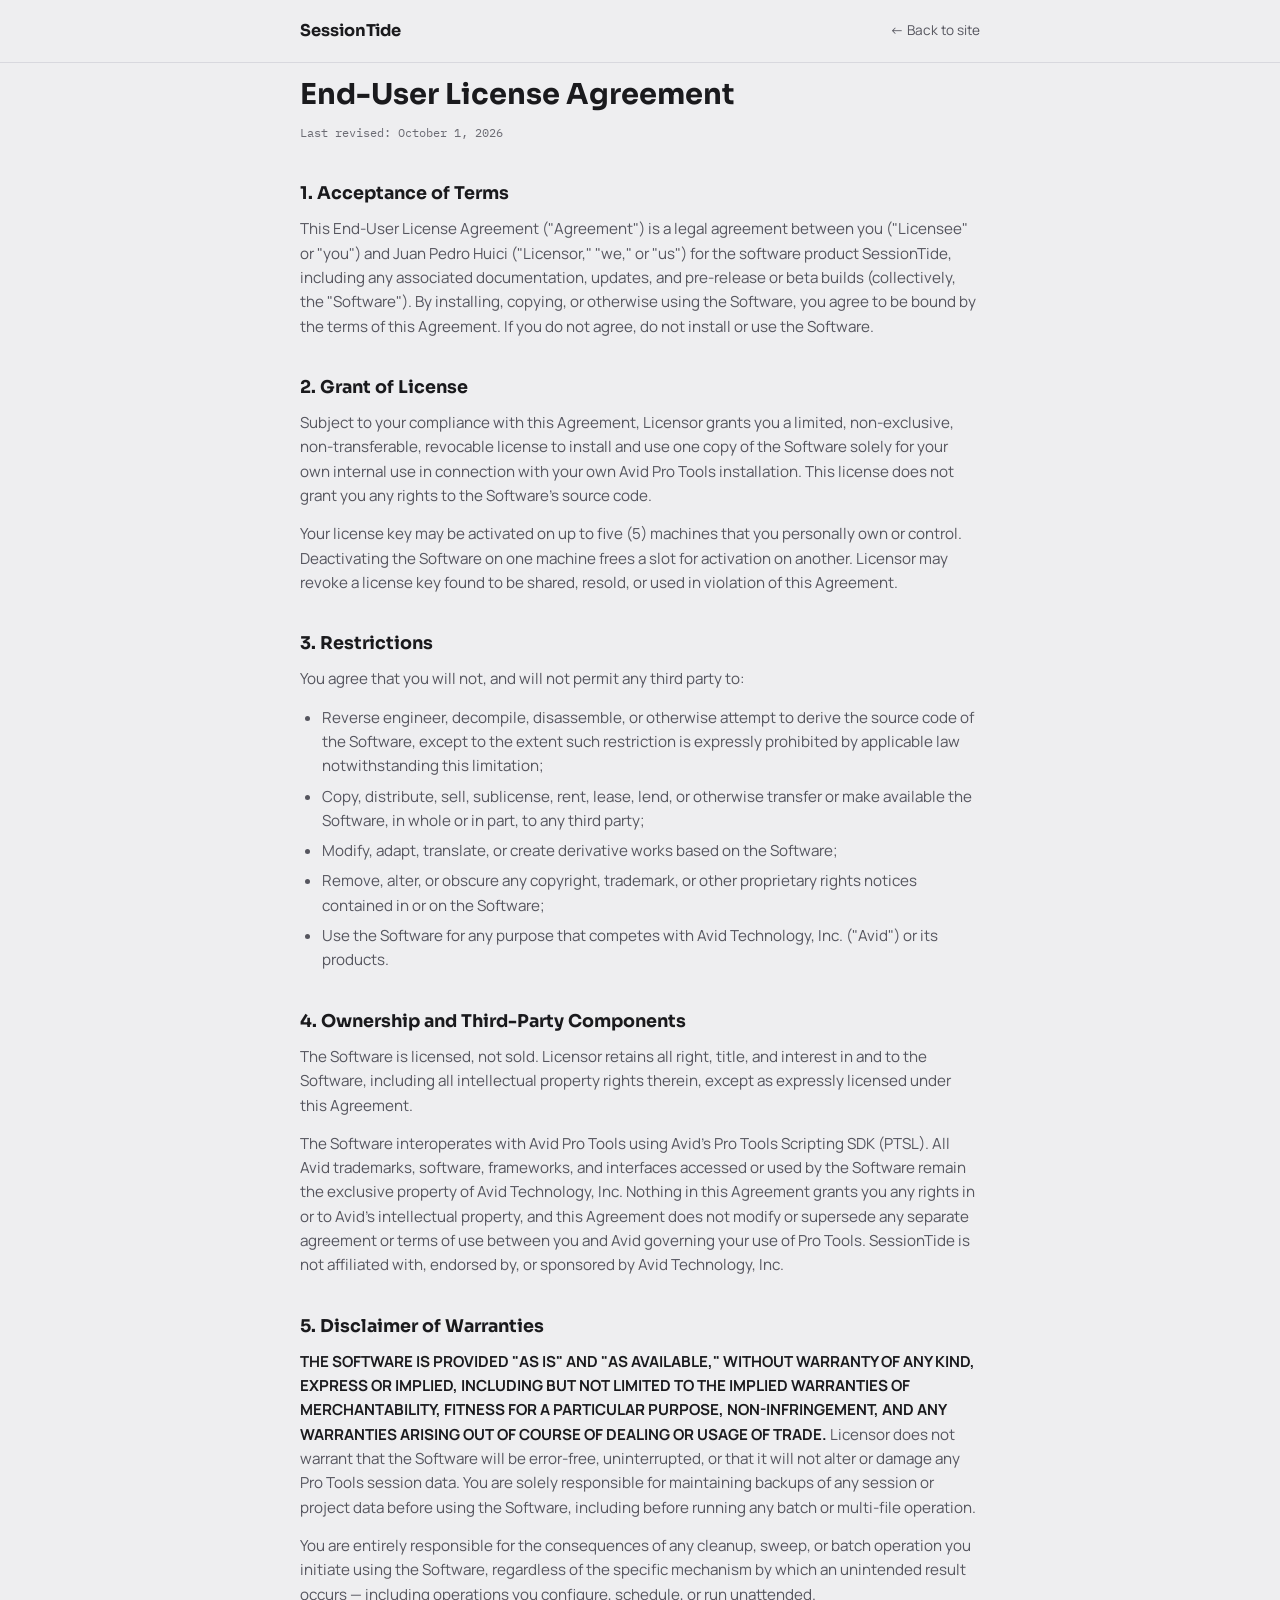
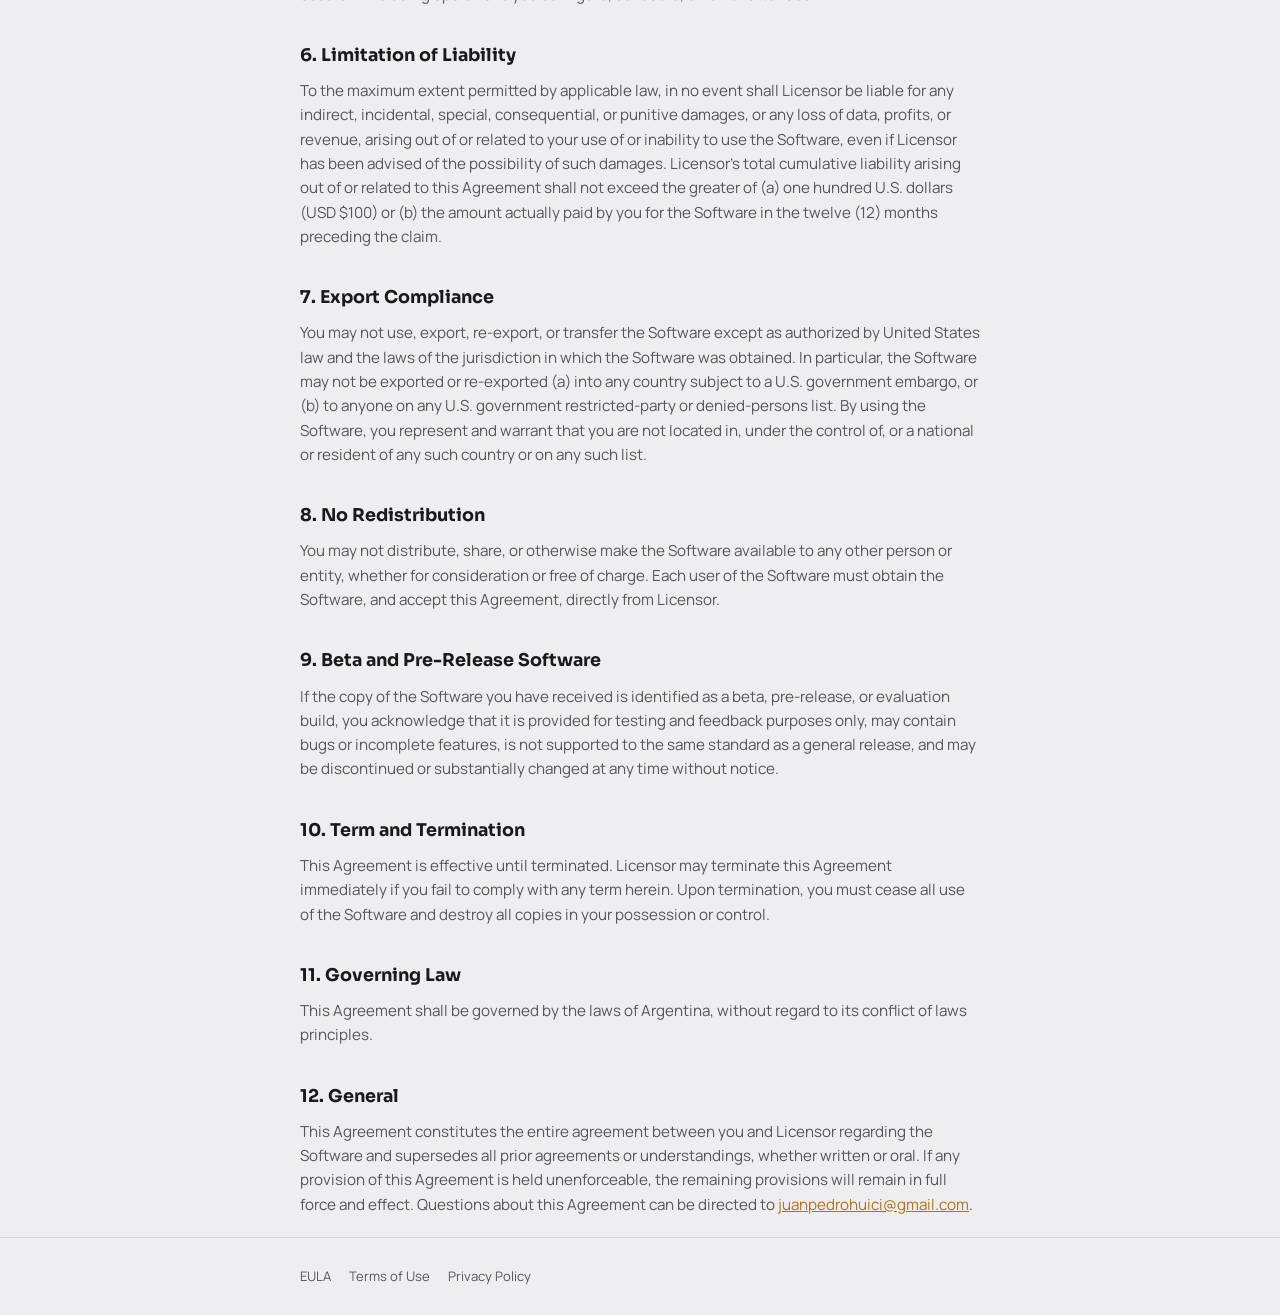
==== eula.html @ 40f61fe9 "Add EULA, Terms of Use, and Privacy Policy pages" ====
<!doctype html>
<html lang="en">
<head>
<meta charset="utf-8">
<meta name="viewport" content="width=device-width,initial-scale=1">
<title>SessionTide — End-User License Agreement</title>
<link rel="preconnect" href="https://fonts.googleapis.com">
<link rel="preconnect" href="https://fonts.gstatic.com" crossorigin>
<link href="https://fonts.googleapis.com/css2?family=Sora:wght@400;600;700;800&family=Manrope:wght@400;500;600;700&family=IBM+Plex+Mono:wght@400;500;600&display=swap" rel="stylesheet">
<link rel="stylesheet" href="legal.css">
</head>
<body>
<nav><div class="wrap"><a href="/" class="brand">SessionTide</a><a href="/" class="back">&larr; Back to site</a></div></nav>
<main class="wrap">
<h1>End-User License Agreement</h1>
<div class="revised">Last revised: October 1, 2026</div>

<h2>1. Acceptance of Terms</h2>
<p>This End-User License Agreement ("Agreement") is a legal agreement between you ("Licensee" or "you") and Juan Pedro Huici ("Licensor," "we," or "us") for the software product SessionTide, including any associated documentation, updates, and pre-release or beta builds (collectively, the "Software"). By installing, copying, or otherwise using the Software, you agree to be bound by the terms of this Agreement. If you do not agree, do not install or use the Software.</p>

<h2>2. Grant of License</h2>
<p>Subject to your compliance with this Agreement, Licensor grants you a limited, non-exclusive, non-transferable, revocable license to install and use one copy of the Software solely for your own internal use in connection with your own Avid Pro Tools installation. This license does not grant you any rights to the Software's source code.</p>
<p>Your license key may be activated on up to five (5) machines that you personally own or control. Deactivating the Software on one machine frees a slot for activation on another. Licensor may revoke a license key found to be shared, resold, or used in violation of this Agreement.</p>

<h2>3. Restrictions</h2>
<p>You agree that you will not, and will not permit any third party to:</p>
<ul>
<li>Reverse engineer, decompile, disassemble, or otherwise attempt to derive the source code of the Software, except to the extent such restriction is expressly prohibited by applicable law notwithstanding this limitation;</li>
<li>Copy, distribute, sell, sublicense, rent, lease, lend, or otherwise transfer or make available the Software, in whole or in part, to any third party;</li>
<li>Modify, adapt, translate, or create derivative works based on the Software;</li>
<li>Remove, alter, or obscure any copyright, trademark, or other proprietary rights notices contained in or on the Software;</li>
<li>Use the Software for any purpose that competes with Avid Technology, Inc. ("Avid") or its products.</li>
</ul>

<h2>4. Ownership and Third-Party Components</h2>
<p>The Software is licensed, not sold. Licensor retains all right, title, and interest in and to the Software, including all intellectual property rights therein, except as expressly licensed under this Agreement.</p>
<p>The Software interoperates with Avid Pro Tools using Avid's Pro Tools Scripting SDK (PTSL). All Avid trademarks, software, frameworks, and interfaces accessed or used by the Software remain the exclusive property of Avid Technology, Inc. Nothing in this Agreement grants you any rights in or to Avid's intellectual property, and this Agreement does not modify or supersede any separate agreement or terms of use between you and Avid governing your use of Pro Tools. SessionTide is not affiliated with, endorsed by, or sponsored by Avid Technology, Inc.</p>

<h2>5. Disclaimer of Warranties</h2>
<p><strong>THE SOFTWARE IS PROVIDED "AS IS" AND "AS AVAILABLE," WITHOUT WARRANTY OF ANY KIND, EXPRESS OR IMPLIED, INCLUDING BUT NOT LIMITED TO THE IMPLIED WARRANTIES OF MERCHANTABILITY, FITNESS FOR A PARTICULAR PURPOSE, NON-INFRINGEMENT, AND ANY WARRANTIES ARISING OUT OF COURSE OF DEALING OR USAGE OF TRADE.</strong> Licensor does not warrant that the Software will be error-free, uninterrupted, or that it will not alter or damage any Pro Tools session data. You are solely responsible for maintaining backups of any session or project data before using the Software, including before running any batch or multi-file operation.</p>
<p>You are entirely responsible for the consequences of any cleanup, sweep, or batch operation you initiate using the Software, regardless of the specific mechanism by which an unintended result occurs — including operations you configure, schedule, or run unattended.</p>

<h2>6. Limitation of Liability</h2>
<p>To the maximum extent permitted by applicable law, in no event shall Licensor be liable for any indirect, incidental, special, consequential, or punitive damages, or any loss of data, profits, or revenue, arising out of or related to your use of or inability to use the Software, even if Licensor has been advised of the possibility of such damages. Licensor's total cumulative liability arising out of or related to this Agreement shall not exceed the greater of (a) one hundred U.S. dollars (USD $100) or (b) the amount actually paid by you for the Software in the twelve (12) months preceding the claim.</p>

<h2>7. Export Compliance</h2>
<p>You may not use, export, re-export, or transfer the Software except as authorized by United States law and the laws of the jurisdiction in which the Software was obtained. In particular, the Software may not be exported or re-exported (a) into any country subject to a U.S. government embargo, or (b) to anyone on any U.S. government restricted-party or denied-persons list. By using the Software, you represent and warrant that you are not located in, under the control of, or a national or resident of any such country or on any such list.</p>

<h2>8. No Redistribution</h2>
<p>You may not distribute, share, or otherwise make the Software available to any other person or entity, whether for consideration or free of charge. Each user of the Software must obtain the Software, and accept this Agreement, directly from Licensor.</p>

<h2>9. Beta and Pre-Release Software</h2>
<p>If the copy of the Software you have received is identified as a beta, pre-release, or evaluation build, you acknowledge that it is provided for testing and feedback purposes only, may contain bugs or incomplete features, is not supported to the same standard as a general release, and may be discontinued or substantially changed at any time without notice.</p>

<h2>10. Term and Termination</h2>
<p>This Agreement is effective until terminated. Licensor may terminate this Agreement immediately if you fail to comply with any term herein. Upon termination, you must cease all use of the Software and destroy all copies in your possession or control.</p>

<h2>11. Governing Law</h2>
<p>This Agreement shall be governed by the laws of Argentina, without regard to its conflict of laws principles.</p>

<h2>12. General</h2>
<p>This Agreement constitutes the entire agreement between you and Licensor regarding the Software and supersedes all prior agreements or understandings, whether written or oral. If any provision of this Agreement is held unenforceable, the remaining provisions will remain in full force and effect. Questions about this Agreement can be directed to <a href="mailto:juanpedrohuici@gmail.com">juanpedrohuici@gmail.com</a>.</p>
</main>
<footer><div class="wrap foot-links">
<a href="/eula.html">EULA</a>
<a href="/terms.html">Terms of Use</a>
<a href="/privacy.html">Privacy Policy</a>
</div></footer>
</body>
</html>
---- legal.css ----
:root{
  --bg:#EEEEF0; --surface:#FAFAFC; --raised:#E7E7EB;
  --border:#D8D8DE; --border-strong:#C4C4CC;
  --text:#1A1A1D; --text-2:#55555E; --text-3:#6B6B73;
  --amber:#B86F16; --amber-muted:#8A5A1F; --amber-wash: rgba(184,111,22,.10);
  color-scheme: light dark;
}
@media (prefers-color-scheme: dark){
  :root{
    --bg:#121215; --surface:#19191E; --raised:#202026;
    --border:#26262D; --border-strong:#33333B;
    --text:#EDEDF0; --text-2:#A1A1AA; --text-3:#7C7C86;
    --amber:#E8A33D; --amber-muted:#B8894A; --amber-wash: rgba(232,163,61,.10);
  }
}
*{box-sizing:border-box}
html,body{margin:0; background:var(--bg); color:var(--text);}
body{
  font-family:"Manrope",system-ui,sans-serif; line-height:1.6;
  -webkit-font-smoothing:antialiased;
}
a{color:var(--amber)}
.wrap{max-width:720px; margin:0 auto; padding:0 20px;}
nav{border-bottom:1px solid var(--border); padding-block:18px; margin-bottom:8px;}
nav .wrap{display:flex; align-items:center; justify-content:space-between;}
.brand{font-family:"Sora",system-ui,sans-serif; font-weight:700; font-size:1.02rem; text-decoration:none; color:var(--text);}
.back{font-size:.85rem; color:var(--text-2); text-decoration:none;}
.back:hover{color:var(--text);}
main{padding-block:40px 80px;}
h1{font-family:"Sora",system-ui,sans-serif; font-weight:700; font-size:1.8rem; margin:0 0 6px;}
.revised{font-family:"IBM Plex Mono",monospace; font-size:.78rem; color:var(--text-3); margin-bottom:36px;}
h2{font-family:"Sora",system-ui,sans-serif; font-weight:700; font-size:1.1rem; margin:34px 0 10px;}
p{color:var(--text-2); font-size:.95rem; margin:0 0 14px;}
ul{color:var(--text-2); font-size:.95rem; padding-left:22px; margin:0 0 14px;}
li{margin-bottom:6px;}
strong{color:var(--text);}
footer{border-top:1px solid var(--border); padding-block:28px; margin-top:20px;}
.foot-links{display:flex; gap:18px; font-size:.82rem; color:var(--text-2); flex-wrap:wrap;}
.foot-links a{text-decoration:none; color:var(--text-2);}
.foot-links a:hover{color:var(--text);}
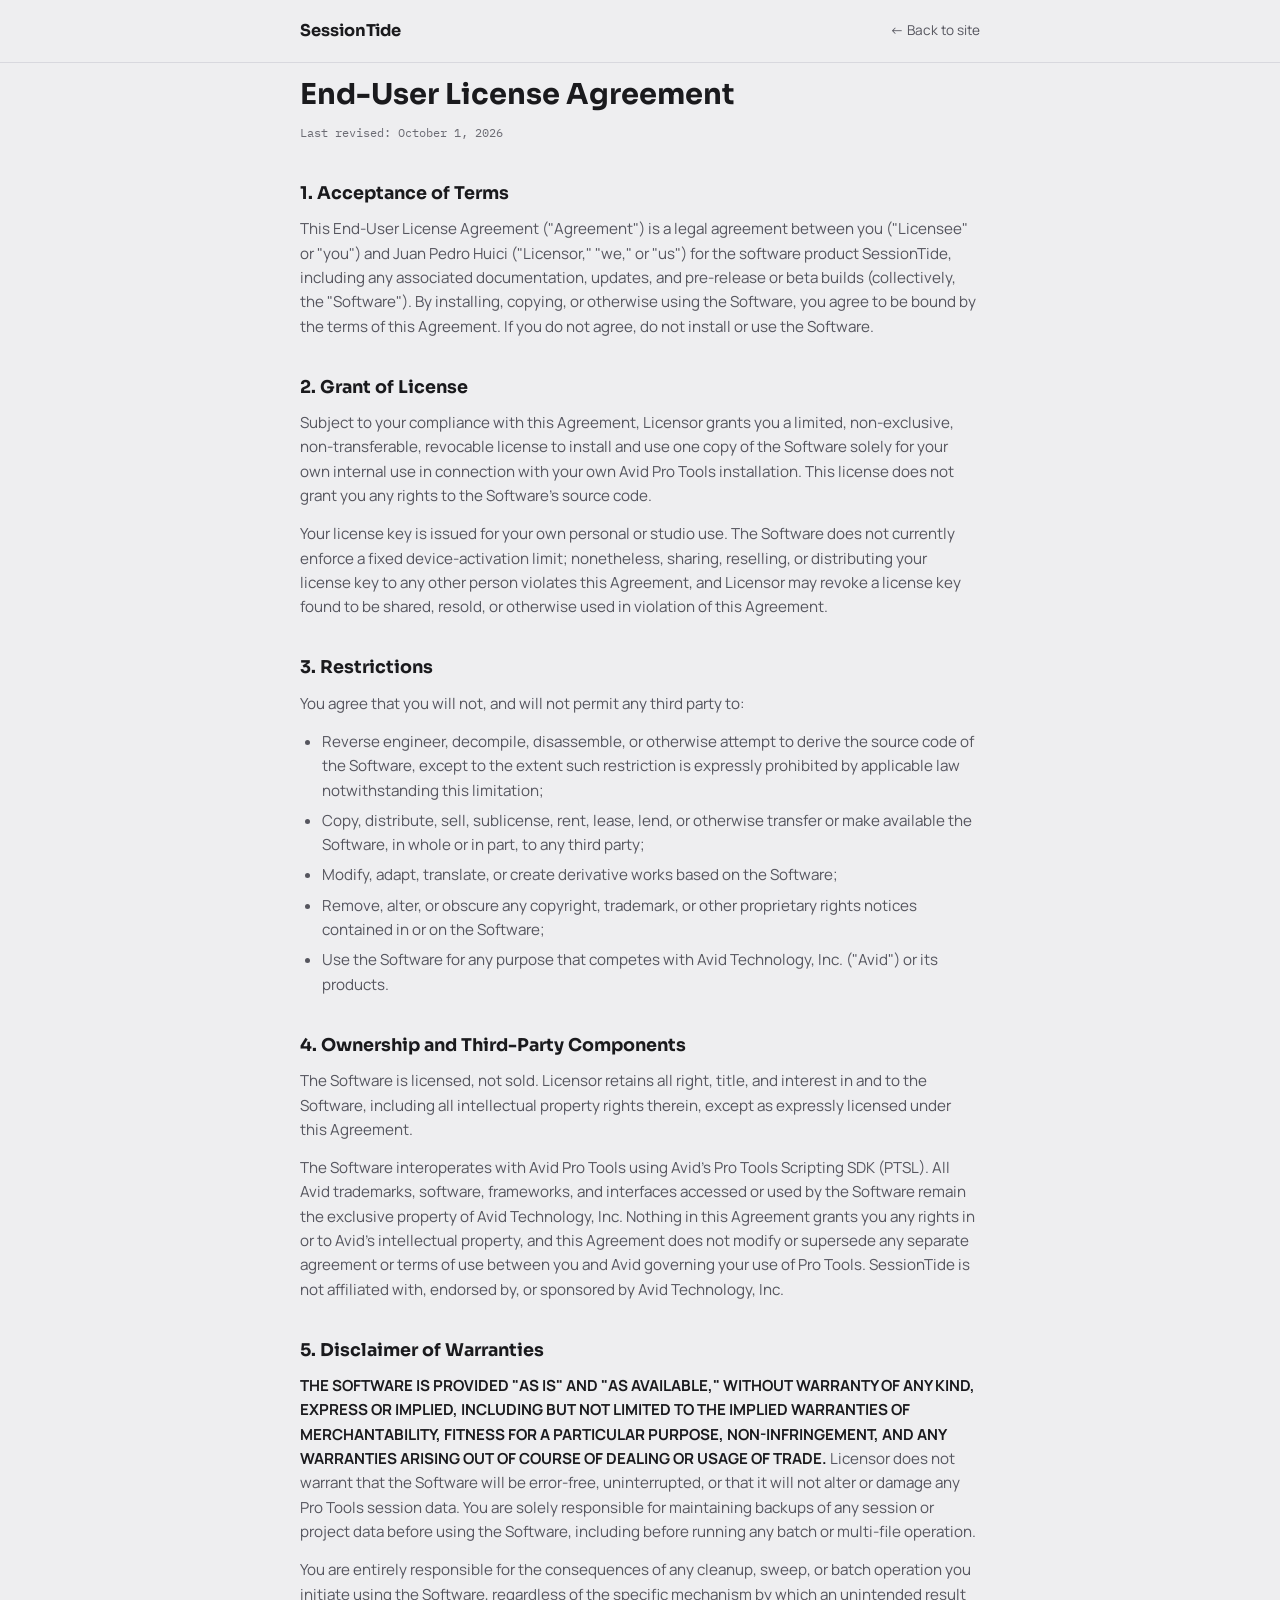
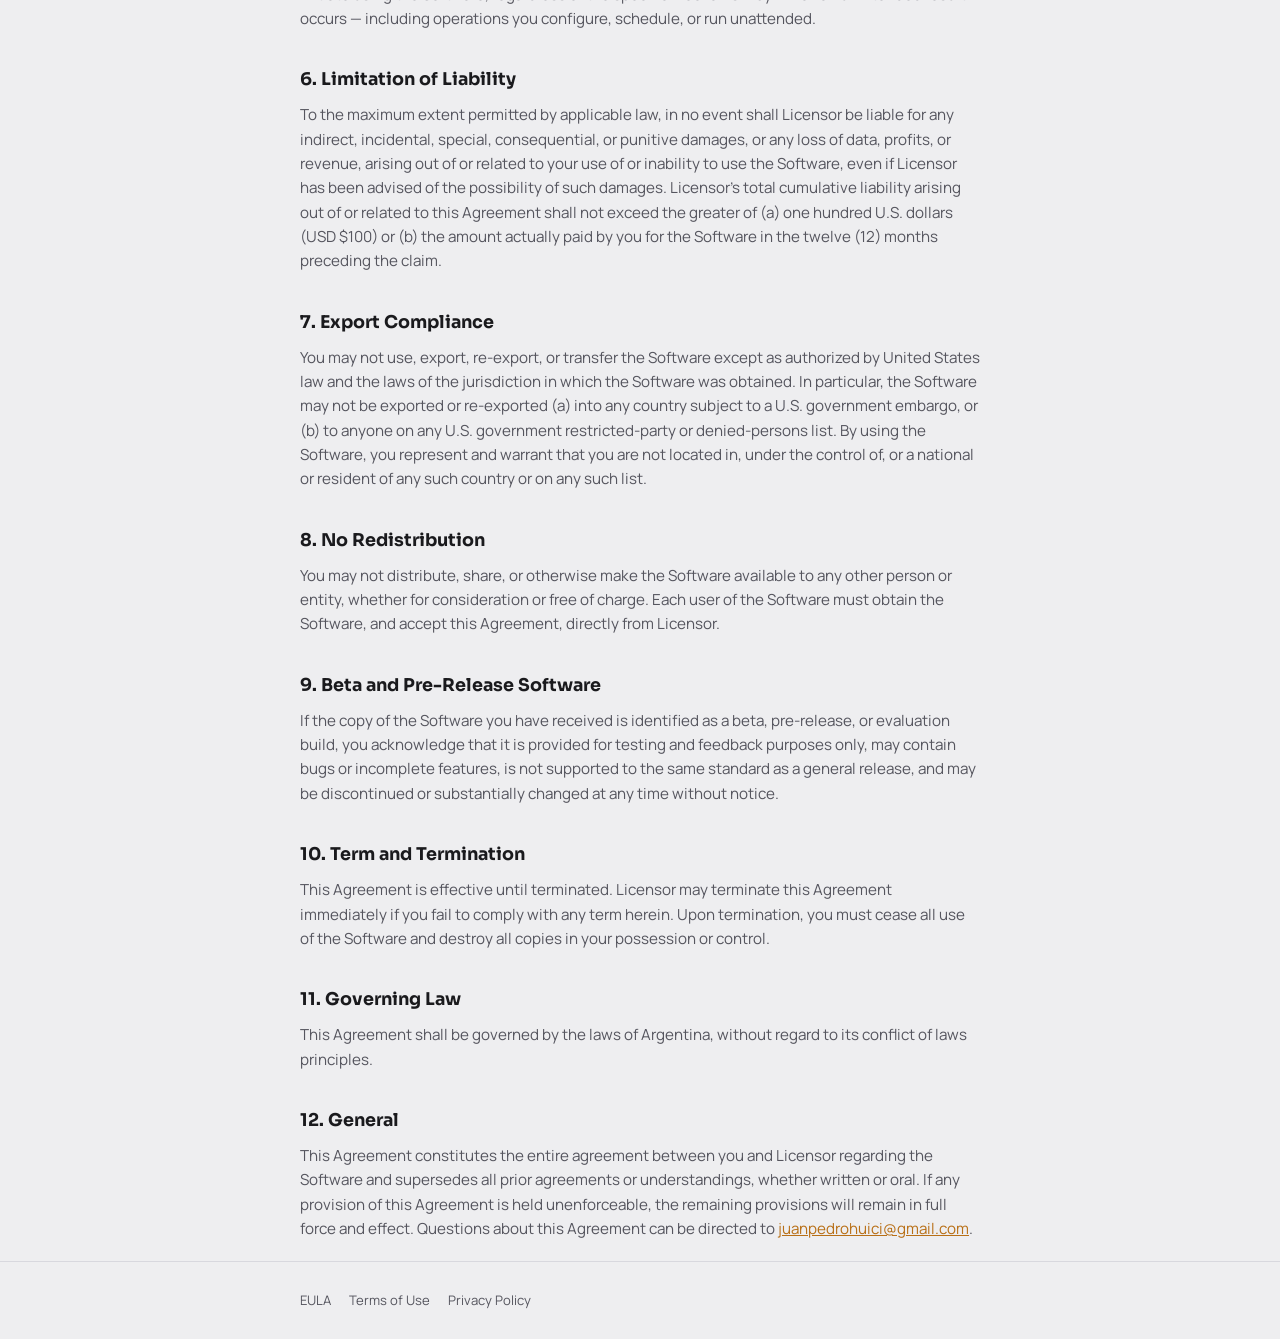
==== commit 5d931ba9: "Fix legal docs to match actual app behavior: no device-limit enforcement, privacy wording" ====
--- a/eula.html
+++ b/eula.html
@@ -20,7 +20,7 @@
 
 <h2>2. Grant of License</h2>
 <p>Subject to your compliance with this Agreement, Licensor grants you a limited, non-exclusive, non-transferable, revocable license to install and use one copy of the Software solely for your own internal use in connection with your own Avid Pro Tools installation. This license does not grant you any rights to the Software's source code.</p>
-<p>Your license key may be activated on up to five (5) machines that you personally own or control. Deactivating the Software on one machine frees a slot for activation on another. Licensor may revoke a license key found to be shared, resold, or used in violation of this Agreement.</p>
+<p>Your license key is issued for your own personal or studio use. The Software does not currently enforce a fixed device-activation limit; nonetheless, sharing, reselling, or distributing your license key to any other person violates this Agreement, and Licensor may revoke a license key found to be shared, resold, or otherwise used in violation of this Agreement.</p>
 
 <h2>3. Restrictions</h2>
 <p>You agree that you will not, and will not permit any third party to:</p>
